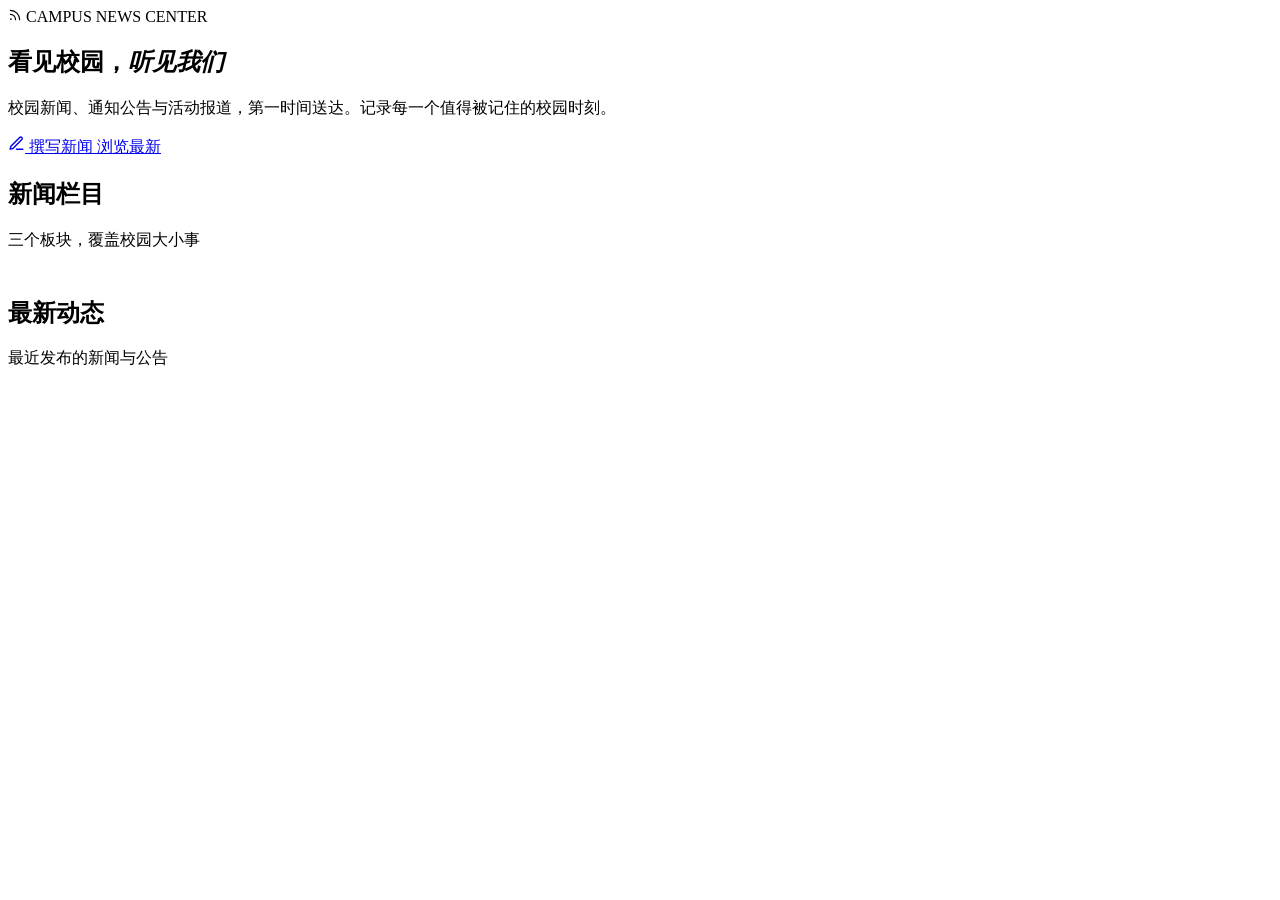
==== index.html @ 672b5e59 "cnuhs-news" ====
<!DOCTYPE html>
<html lang="zh-CN">
<head>
  <meta charset="UTF-8">
  <meta name="viewport" content="width=device-width, initial-scale=1.0">
  <title>首页 · CNUHS 校园新闻站</title>
  <meta name="description" content="CNUHS 校园新闻、通知公告与活动报道">
  <link rel="stylesheet" href="css/style.css">
</head>
<body>
  <div id="site-header"></div>

  <!-- Hero -->
  <section class="hero">
    <div class="container hero-inner">
      <span class="hero-kicker">
        <svg viewBox="0 0 24 24" width="14" height="14" fill="none" stroke="currentColor" stroke-width="2" stroke-linecap="round" stroke-linejoin="round" aria-hidden="true"><path d="M4 11a9 9 0 0 1 9 9"/><path d="M4 4a16 16 0 0 1 16 16"/><circle cx="5" cy="19" r="1.5" fill="currentColor" stroke="none"/></svg>
        CAMPUS NEWS CENTER
      </span>
      <h1>看见校园，<em>听见我们</em></h1>
      <p>校园新闻、通知公告与活动报道，第一时间送达。记录每一个值得被记住的校园时刻。</p>
      <div class="hero-actions">
        <a class="btn btn-primary" href="editor.html">
          <svg viewBox="0 0 24 24" width="17" height="17" fill="none" stroke="currentColor" stroke-width="2" stroke-linecap="round" stroke-linejoin="round" aria-hidden="true"><path d="M12 20h9"/><path d="M16.5 3.5a2.121 2.121 0 0 1 3 3L7 19l-4 1 1-4Z"/></svg>
          撰写新闻
        </a>
        <a class="btn btn-ghost" href="#latest">浏览最新</a>
      </div>
    </div>
  </section>

  <!-- 栏目导览 -->
  <section class="section" aria-label="新闻栏目">
    <div class="container">
      <div class="section-head">
        <div>
          <h2 class="section-title">新闻栏目</h2>
          <p class="section-sub">三个板块，覆盖校园大小事</p>
        </div>
      </div>
      <div class="cat-grid" id="catGrid"></div>
    </div>
  </section>

  <!-- 最新新闻 -->
  <section class="section" id="latest" aria-label="最新新闻" style="padding-top: 10px;">
    <div class="container">
      <div class="section-head">
        <div>
          <h2 class="section-title">最新动态</h2>
          <p class="section-sub">最近发布的新闻与公告</p>
        </div>
      </div>
      <div class="news-grid" id="newsGrid"></div>
    </div>
  </section>

  <div id="site-footer"></div>

  <script src="js/markdown.js"></script>
  <script src="js/app.js"></script>
  <script>
    (function () {
      var S = window.Site;
      S.mountNav('home', 'CNUHS');
      S.mountFileWarning();
      S.renderFooter('CNUHS');

      S.ready(function () {
      var articles = S.getArticles();
      var CATS = S.CATEGORIES;

      // 栏目卡片（带计数与配色）
      var colors = { campus: '#0891B2', notice: '#F59E0B', activity: '#22C55E' };
      var icons = {
        campus: '<path d="M4 20h16"/><path d="M6 20V9l6-5 6 5v11"/><path d="M10 20v-6h4v6"/>',
        notice: '<path d="M18 8a6 6 0 0 0-12 0c0 7-3 9-3 9h18s-3-2-3-9"/><path d="M13.73 21a2 2 0 0 1-3.46 0"/>',
        activity: '<circle cx="12" cy="12" r="10"/><path d="M8 14s1.5 2 4 2 4-2 4-2"/><line x1="9" y1="9" x2="9.01" y2="9"/><line x1="15" y1="9" x2="15.01" y2="9"/>'
      };
      S.qs('#catGrid').innerHTML = Object.keys(CATS).map(function (k) {
        var count = articles.filter(function (a) { return a.category === k; }).length;
        return (
          '<a class="cat-card" style="--cat-color:' + colors[k] + '" href="list.html?cat=' + k + '">' +
            '<svg viewBox="0 0 24 24" width="30" height="30" fill="none" stroke="' + colors[k] + '" stroke-width="1.8" stroke-linecap="round" stroke-linejoin="round" aria-hidden="true">' + icons[k] + '</svg>' +
            '<h3 style="margin-top:12px">' + CATS[k].name + '</h3>' +
            '<p>' + CATS[k].desc + '</p>' +
            '<span class="cat-count">' + count + ' 篇文章</span>' +
          '</a>'
        );
      }).join('');

      // 最新新闻（前 6 条）
      var latest = articles.slice(0, 6);
      S.qs('#newsGrid').innerHTML = latest.length
        ? latest.map(S.articleCard).join('')
        : S.emptyState('还没有任何新闻', '点击右下角「新闻编辑」或下面的按钮，用 Markdown 写下第一篇报道');
      });
    })();
  </script>
</body>
</html>
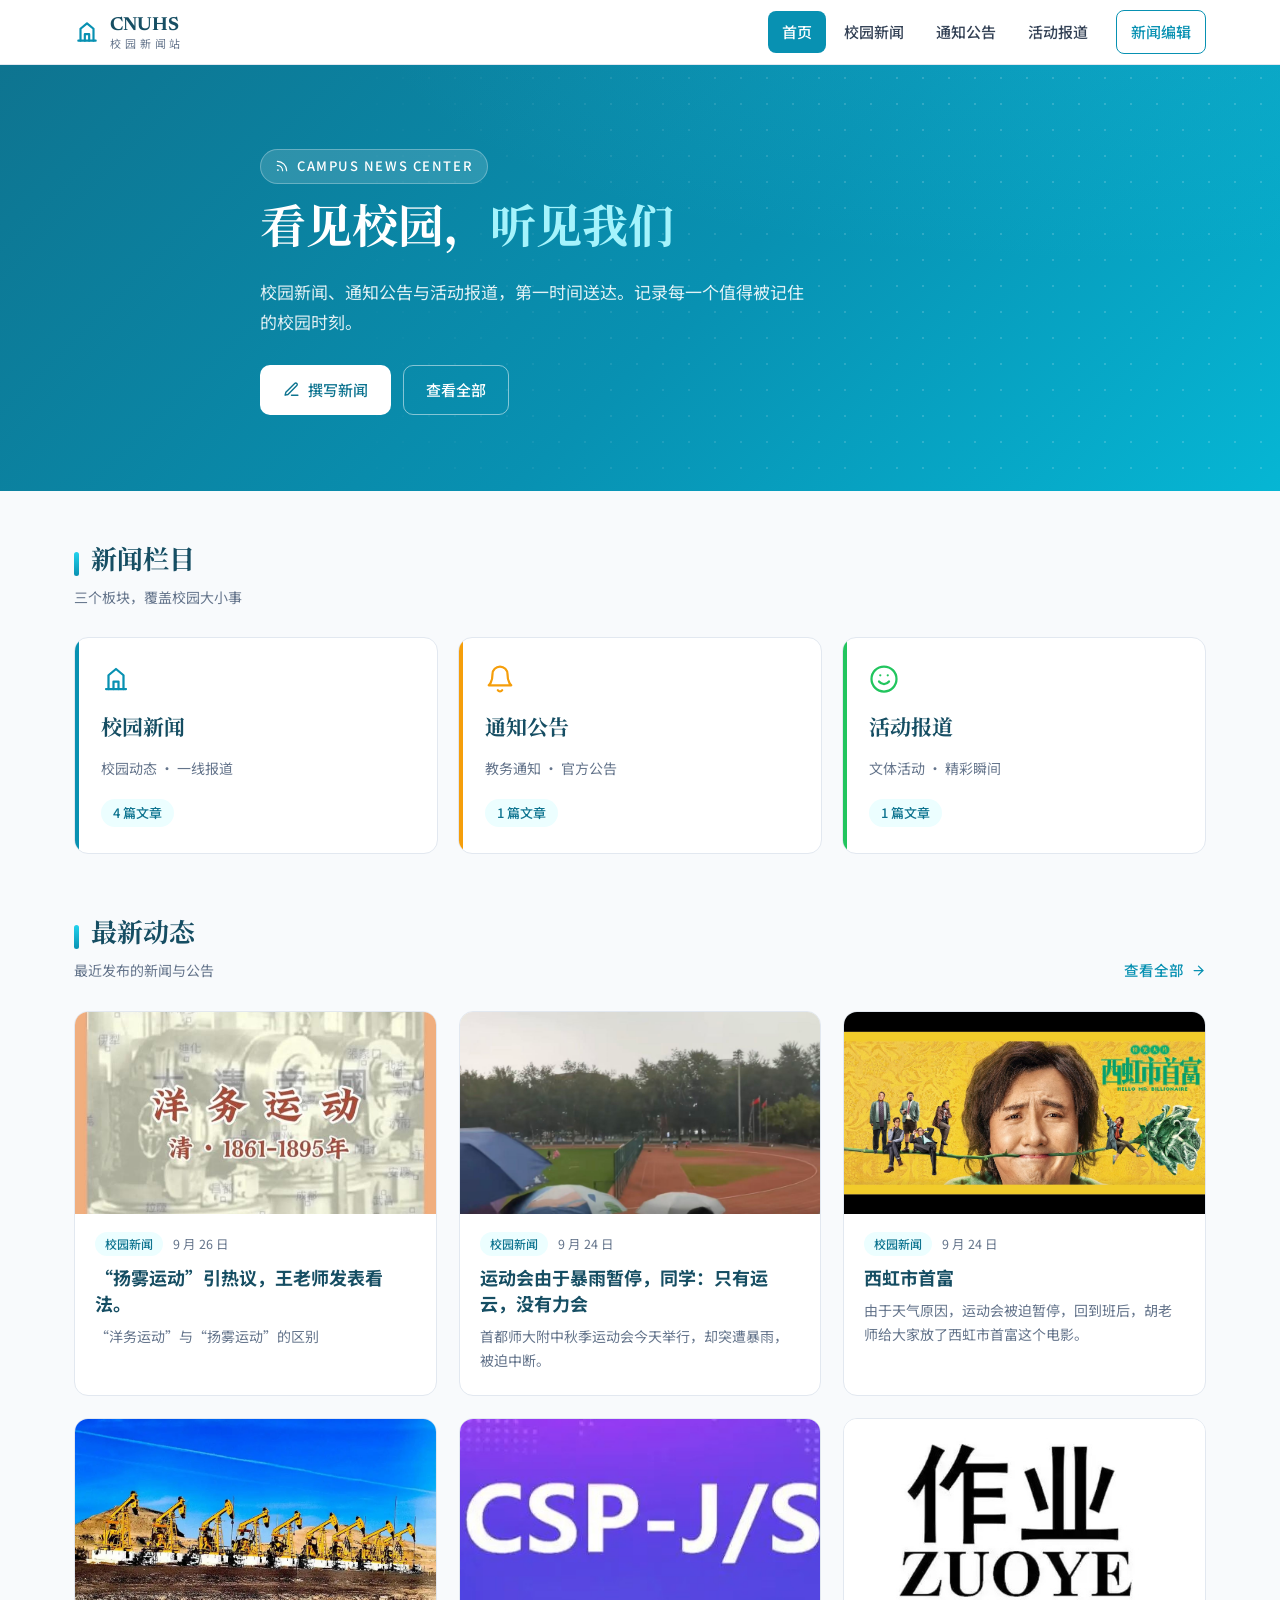
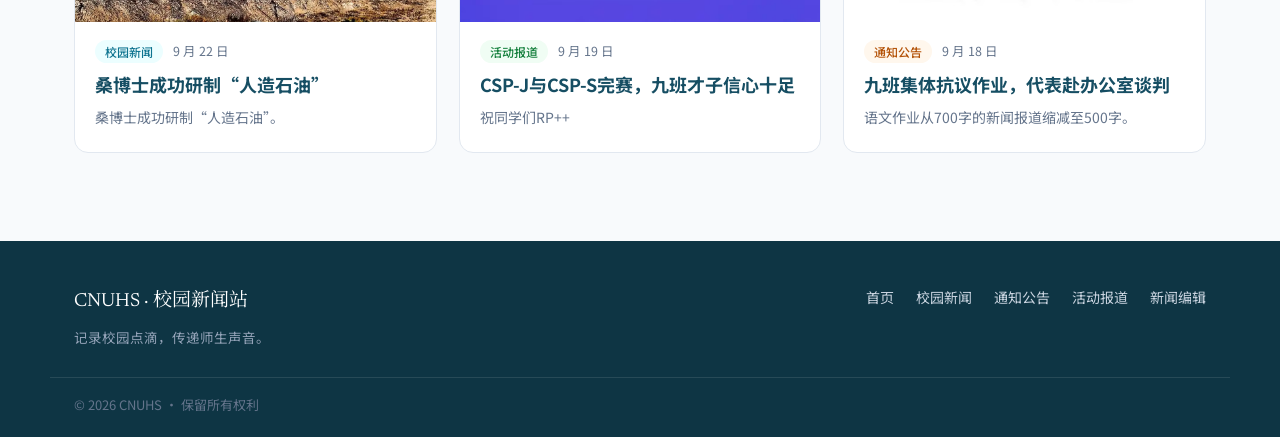
==== commit 02a463df: "v1.0.1" ====
--- a/index.html
+++ b/index.html
@@ -24,7 +24,7 @@
           <svg viewBox="0 0 24 24" width="17" height="17" fill="none" stroke="currentColor" stroke-width="2" stroke-linecap="round" stroke-linejoin="round" aria-hidden="true"><path d="M12 20h9"/><path d="M16.5 3.5a2.121 2.121 0 0 1 3 3L7 19l-4 1 1-4Z"/></svg>
           撰写新闻
         </a>
-        <a class="btn btn-ghost" href="#latest">浏览最新</a>
+        <a class="btn btn-ghost" href="list.html?cat=all">查看全部</a>
       </div>
     </div>
   </section>
@@ -50,6 +50,10 @@
           <h2 class="section-title">最新动态</h2>
           <p class="section-sub">最近发布的新闻与公告</p>
         </div>
+        <a class="section-more" href="list.html?cat=all">
+          查看全部
+          <svg viewBox="0 0 24 24" width="15" height="15" fill="none" stroke="currentColor" stroke-width="2" stroke-linecap="round" stroke-linejoin="round" aria-hidden="true" style="vertical-align:-2px;margin-left:4px"><path d="M5 12h14"/><path d="m12 5 7 7-7 7"/></svg>
+        </a>
       </div>
       <div class="news-grid" id="newsGrid"></div>
     </div>
@@ -89,7 +93,7 @@
         );
       }).join('');
 
-      // 最新新闻（前 6 条）
+      // 最新新闻（前 6 条，保持不变）
       var latest = articles.slice(0, 6);
       S.qs('#newsGrid').innerHTML = latest.length
         ? latest.map(S.articleCard).join('')
--- a/css/style.css
+++ b/css/style.css
@@ -0,0 +1,493 @@
+/* =========================================================
+   cnuhs-news 校园新闻站 样式
+   设计系统：清新青色（#0891B2）· 编辑感排版（Newsreader/Noto Sans SC）
+   ========================================================= */
+@import url('https://fonts.googleapis.com/css2?family=Newsreader:ital,wght@0,400;0,600;0,700;1,400&family=Noto+Sans+SC:wght@400;500;700&family=Noto+Serif+SC:wght@600;700&display=swap');
+
+:root {
+  --primary: #0891B2;
+  --primary-dark: #0E7490;
+  --primary-light: #22D3EE;
+  --ink: #164E63;
+  --body: #334155;
+  --muted: #64748B;
+  --line: #E2E8F0;
+  --bg: #F8FAFC;
+  --bg-card: #FFFFFF;
+  --accent: #F59E0B;
+  --radius: 14px;
+  --shadow: 0 1px 2px rgba(15, 23, 42, .05), 0 8px 24px -12px rgba(15, 23, 42, .12);
+  --shadow-lg: 0 12px 32px -12px rgba(8, 145, 178, .28);
+  --font-body: 'Noto Sans SC', 'PingFang SC', 'Microsoft YaHei', system-ui, sans-serif;
+  --font-serif: 'Newsreader', 'Noto Serif SC', 'Songti SC', serif;
+  --maxw: 1180px;
+}
+
+* { box-sizing: border-box; margin: 0; padding: 0; }
+html { scroll-behavior: smooth; }
+@media (prefers-reduced-motion: reduce) {
+  *, *::before, *::after { animation: none !important; transition: none !important; }
+  html { scroll-behavior: auto; }
+}
+
+body {
+  font-family: var(--font-body);
+  color: var(--body);
+  background: var(--bg);
+  line-height: 1.75;
+  font-size: 16px;
+  -webkit-font-smoothing: antialiased;
+}
+img { max-width: 100%; display: block; }
+a { color: var(--primary); text-decoration: none; transition: color .2s; }
+a:hover { color: var(--primary-dark); }
+.container { max-width: var(--maxw); margin: 0 auto; padding: 0 24px; }
+
+/* ============ 顶部导航 ============ */
+.site-header {
+  position: sticky; top: 0; z-index: 50;
+  background: rgba(255, 255, 255, .92);
+  backdrop-filter: blur(10px);
+  border-bottom: 1px solid var(--line);
+}
+.header-inner {
+  display: flex; align-items: center; justify-content: space-between;
+  height: 64px; gap: 16px;
+}
+.brand { display: flex; align-items: center; gap: 10px; color: var(--ink); }
+.brand svg { color: var(--primary); flex: none; }
+.brand-text { display: flex; flex-direction: column; line-height: 1.15; }
+.brand-text b { font-family: var(--font-serif); font-size: 19px; color: var(--ink); }
+.brand-text i { font-style: normal; font-size: 11px; color: var(--muted); letter-spacing: .35em; }
+
+.nav { display: flex; align-items: center; gap: 4px; }
+.nav-link {
+  padding: 8px 14px; border-radius: 8px;
+  color: var(--body); font-size: 15px; font-weight: 500;
+  transition: background .2s, color .2s;
+}
+.nav-link:hover { background: #ECFEFF; color: var(--primary-dark); }
+.nav-link.active { background: var(--primary); color: #fff; }
+.nav-link.nav-editor {
+  border: 1px solid var(--primary); color: var(--primary);
+  margin-left: 10px;
+}
+.nav-link.nav-editor:hover { background: var(--primary); color: #fff; }
+.nav-toggle { display: none; background: none; border: none; color: var(--ink); cursor: pointer; padding: 8px; }
+
+/* ============ Hero ============ */
+.hero {
+  position: relative; overflow: hidden;
+  background:
+    radial-gradient(1200px 400px at 85% -10%, rgba(34, 211, 238, .18), transparent 60%),
+    linear-gradient(135deg, #0E7490 0%, #0891B2 55%, #06B6D4 100%);
+  color: #fff;
+}
+.hero::after { /* 装饰性点阵，替代图片 */
+  content: ""; position: absolute; inset: 0; pointer-events: none;
+  background-image: radial-gradient(rgba(255,255,255,.16) 1px, transparent 1.4px);
+  background-size: 26px 26px;
+  mask-image: linear-gradient(to left, #000 30%, transparent 75%);
+  -webkit-mask-image: linear-gradient(to left, #000 30%, transparent 75%);
+}
+.hero-inner {
+  position: relative; z-index: 1;
+  padding: 84px 0 76px;
+  max-width: 760px;
+}
+.hero-kicker {
+  display: inline-flex; align-items: center; gap: 8px;
+  font-size: 13px; font-weight: 500; letter-spacing: .12em;
+  background: rgba(255, 255, 255, .14); border: 1px solid rgba(255, 255, 255, .28);
+  padding: 5px 14px; border-radius: 999px; margin-bottom: 20px;
+}
+.hero h1 {
+  font-family: var(--font-serif);
+  font-size: clamp(30px, 5vw, 46px);
+  line-height: 1.25; margin-bottom: 16px; color: #fff;
+}
+.hero h1 em { font-style: normal; color: #A5F3FC; }
+.hero p { font-size: 17px; color: rgba(255, 255, 255, .88); max-width: 560px; margin-bottom: 28px; }
+.hero-actions { display: flex; gap: 12px; flex-wrap: wrap; }
+
+.btn {
+  display: inline-flex; align-items: center; gap: 8px;
+  padding: 11px 22px; border-radius: 10px;
+  font-size: 15px; font-weight: 500; cursor: pointer;
+  border: 1px solid transparent; transition: background .2s, color .2s, box-shadow .2s;
+  text-decoration: none;
+}
+.btn-primary { background: #fff; color: var(--primary-dark); }
+.btn-primary:hover { background: #ECFEFF; box-shadow: 0 8px 20px -8px rgba(0, 0, 0, .35); color: var(--primary-dark); }
+.btn-ghost { background: transparent; color: #fff; border-color: rgba(255, 255, 255, .5); }
+.btn-ghost:hover { background: rgba(255, 255, 255, .12); color: #fff; }
+.btn-dark { background: var(--primary); color: #fff; }
+.btn-dark:hover { background: var(--primary-dark); color: #fff; }
+.btn-outline { background: #fff; color: var(--primary-dark); border-color: var(--primary); }
+.btn-outline:hover { background: #ECFEFF; color: var(--primary-dark); }
+.btn-sm { padding: 7px 14px; font-size: 13.5px; border-radius: 8px; }
+.btn-danger { background: #fff; color: #DC2626; border-color: #FECACA; }
+.btn-danger:hover { background: #FEF2F2; color: #B91C1C; }
+
+/* ============ 栏目导览 ============ */
+.section { padding: 56px 0; }
+.section-head {
+  display: flex; align-items: flex-end; justify-content: space-between;
+  gap: 16px; margin-bottom: 28px;
+}
+.section-title {
+  font-family: var(--font-serif); font-size: 26px; color: var(--ink); line-height: 1.3;
+  display: flex; align-items: center; gap: 12px;
+}
+.section-title::before {
+  content: ""; width: 5px; height: 24px; border-radius: 3px;
+  background: linear-gradient(180deg, var(--primary-light), var(--primary));
+}
+.section-sub { font-size: 14px; color: var(--muted); margin-top: 4px; }
+.section-more { font-size: 14.5px; font-weight: 500; white-space: nowrap; }
+
+.cat-grid { display: grid; grid-template-columns: repeat(3, 1fr); gap: 20px; }
+.cat-card {
+  display: block; background: var(--bg-card); border: 1px solid var(--line);
+  border-radius: var(--radius); padding: 26px; cursor: pointer;
+  transition: box-shadow .25s, border-color .25s, transform .25s;
+  position: relative; overflow: hidden;
+}
+.cat-card::before {
+  content: ""; position: absolute; left: 0; top: 0; bottom: 0; width: 4px;
+  background: var(--cat-color, var(--primary));
+}
+.cat-card:hover {
+  border-color: rgba(8, 145, 178, .4);
+  box-shadow: var(--shadow-lg);
+  transform: translateY(-3px);
+}
+.cat-card h3 { font-family: var(--font-serif); font-size: 21px; color: var(--ink); margin-bottom: 6px; }
+.cat-card p { font-size: 14px; color: var(--muted); margin-bottom: 16px; }
+.cat-count { font-size: 13px; font-weight: 500; color: var(--primary-dark); background: #ECFEFF; border-radius: 999px; padding: 3px 12px; display: inline-block; }
+
+/* ============ 新闻卡片 ============ */
+.news-grid { display: grid; grid-template-columns: repeat(3, 1fr); gap: 22px; }
+.card {
+  display: flex; flex-direction: column;
+  background: var(--bg-card); border: 1px solid var(--line);
+  border-radius: var(--radius); overflow: hidden; color: var(--body);
+  transition: box-shadow .25s, border-color .25s, transform .25s;
+  cursor: pointer;
+}
+.card:hover {
+  border-color: rgba(8, 145, 178, .4);
+  box-shadow: var(--shadow-lg);
+  transform: translateY(-4px);
+  color: var(--body);
+}
+.card-cover { position: relative; aspect-ratio: 16 / 9; overflow: hidden; background: #E0F2FE; }
+.card-cover img { width: 100%; height: 100%; object-fit: cover; transition: transform .4s; }
+.card:hover .card-cover img { transform: scale(1.04); }
+.card-cover.noimg .ph, .card-cover:has(.ph) { }
+.ph {
+  position: absolute; inset: 0;
+  background:
+    radial-gradient(300px 140px at 70% 20%, rgba(34, 211, 238, .25), transparent 65%),
+    linear-gradient(135deg, #CFFAFE 0%, #A5F3FC 60%, #67E8F9 100%);
+}
+.ph::after {
+  content: ""; position: absolute; inset: 0;
+  background-image: radial-gradient(rgba(8, 145, 178, .22) 1.2px, transparent 1.6px);
+  background-size: 20px 20px;
+  opacity: .5;
+}
+.card-body { padding: 18px 20px 22px; display: flex; flex-direction: column; gap: 8px; flex: 1; }
+.card-meta { display: flex; align-items: center; gap: 10px; font-size: 12.5px; color: var(--muted); }
+.card-meta time { font-variant-numeric: tabular-nums; }
+.card-title {
+  font-size: 18px; line-height: 1.45; color: var(--ink); font-weight: 700;
+  display: -webkit-box; -webkit-line-clamp: 2; -webkit-box-orient: vertical; overflow: hidden;
+}
+.card:hover .card-title { color: var(--primary-dark); }
+.card-summary {
+  font-size: 14px; color: var(--muted); flex: 1;
+  display: -webkit-box; -webkit-line-clamp: 2; -webkit-box-orient: vertical; overflow: hidden;
+}
+.tag {
+  display: inline-block; padding: 2px 10px; border-radius: 999px;
+  font-size: 12px; font-weight: 500; line-height: 1.6;
+}
+.tag-campus   { background: #ECFEFF; color: #0E7490; }
+.tag-notice   { background: #FFF7ED; color: #B45309; }
+.tag-activity { background: #F0FDF4; color: #15803D; }
+
+/* ============ 空状态 ============ */
+.empty {
+  grid-column: 1 / -1;
+  text-align: center; padding: 72px 24px;
+  background: var(--bg-card); border: 1px dashed var(--line); border-radius: var(--radius);
+  color: var(--muted);
+  display: flex; flex-direction: column; align-items: center; gap: 10px;
+}
+.empty svg { color: #A5F3FC; margin-bottom: 6px; }
+.empty-title { font-size: 17px; color: var(--ink); font-weight: 500; }
+.empty-tip { font-size: 14px; }
+.empty .btn { margin-top: 10px; }
+
+/* ============ 列表页 ============ */
+.page-banner {
+  background:
+    radial-gradient(700px 260px at 90% 0%, rgba(34, 211, 238, .16), transparent 60%),
+    linear-gradient(135deg, #ECFEFF, #F0FDFA);
+  border-bottom: 1px solid var(--line);
+  padding: 44px 0;
+}
+.page-banner h1 {
+  font-family: var(--font-serif); font-size: 30px; color: var(--ink);
+  display: flex; align-items: center; gap: 12px; margin-bottom: 6px;
+}
+.page-banner h1::before { content: ""; width: 5px; height: 26px; border-radius: 3px; background: var(--primary); }
+.page-banner p { color: var(--muted); font-size: 15px; }
+.cat-tabs { display: flex; gap: 8px; margin: 26px 0 30px; flex-wrap: wrap; }
+.cat-tab {
+  padding: 8px 18px; border-radius: 999px; font-size: 14.5px; font-weight: 500;
+  background: #fff; border: 1px solid var(--line); color: var(--body); cursor: pointer;
+  transition: all .2s;
+}
+.cat-tab:hover { border-color: var(--primary); color: var(--primary-dark); }
+.cat-tab.active { background: var(--primary); border-color: var(--primary); color: #fff; }
+.list-count { font-size: 14px; color: var(--muted); margin-bottom: 18px; }
+
+/* ============ 文章页 ============ */
+.article-layout { display: grid; grid-template-columns: minmax(0, 1fr) 300px; gap: 40px; align-items: start; }
+.article-card {
+  background: var(--bg-card); border: 1px solid var(--line);
+  border-radius: var(--radius); box-shadow: var(--shadow); overflow: hidden;
+}
+.article-cover { aspect-ratio: 16 / 7; position: relative; background: linear-gradient(135deg, #CFFAFE, #A5F3FC); }
+.article-cover img { width: 100%; height: 100%; object-fit: cover; }
+.article-body { padding: 36px 40px 44px; }
+.article-meta { display: flex; align-items: center; gap: 12px; font-size: 13.5px; color: var(--muted); margin-bottom: 14px; flex-wrap: wrap; }
+.article-title {
+  font-family: var(--font-serif); font-size: clamp(24px, 3.4vw, 34px);
+  color: var(--ink); line-height: 1.4; margin-bottom: 28px;
+}
+.article-summary {
+  border-left: 3px solid var(--primary-light); background: #F0FDFA;
+  padding: 14px 18px; border-radius: 0 10px 10px 0;
+  color: #0E7490; font-size: 15px; margin-bottom: 30px;
+}
+.article-back { display: inline-flex; align-items: center; gap: 6px; font-size: 14px; }
+.article-topbar {
+  display: flex; align-items: center; justify-content: space-between;
+  gap: 12px; flex-wrap: wrap; margin-bottom: 20px;
+}
+
+/* 管理表「共享」来源徽标 */
+.src-badge {
+  display: inline-block; vertical-align: 2px; margin-left: 6px;
+  font-size: 11px; font-weight: 500; line-height: 1;
+  padding: 3px 7px; border-radius: 5px;
+  background: #FFF7ED; color: #B45309; border: 1px solid #FED7AA;
+}
+
+/* Markdown 正文排版 */
+.md h2 { font-family: var(--font-serif); font-size: 23px; color: var(--ink); margin: 34px 0 14px; }
+.md h3 { font-size: 19px; color: var(--ink); margin: 28px 0 12px; }
+.md h4 { font-size: 16.5px; color: var(--ink); margin: 22px 0 10px; }
+.md p { margin-bottom: 14px; }
+.md a { text-decoration: underline; text-underline-offset: 3px; }
+.md ul, .md ol { padding-left: 24px; margin-bottom: 14px; }
+.md li { margin-bottom: 6px; }
+.md blockquote {
+  border-left: 3px solid var(--primary-light); background: #F0FDFA;
+  padding: 12px 18px; border-radius: 0 8px 8px 0; margin: 18px 0;
+  color: var(--ink); font-style: normal;
+}
+.md img { border-radius: 10px; margin: 18px auto; box-shadow: var(--shadow); }
+.md hr { border: none; border-top: 1px solid var(--line); margin: 28px 0; }
+.md code {
+  background: #F1F5F9; border: 1px solid var(--line); border-radius: 5px;
+  padding: 1px 6px; font-size: .9em; color: #0F172A;
+  font-family: Consolas, 'JetBrains Mono', monospace;
+}
+.md pre {
+  background: #0F172A; color: #E2E8F0; border-radius: 10px;
+  padding: 16px 18px; overflow-x: auto; margin: 18px 0; line-height: 1.6;
+}
+.md pre code { background: none; border: none; color: inherit; padding: 0; }
+.md-table-wrap { overflow-x: auto; margin: 18px 0; }
+.md table { border-collapse: collapse; width: 100%; font-size: 14.5px; background: #fff; }
+.md th, .md td { border: 1px solid var(--line); padding: 9px 14px; text-align: left; }
+.md th { background: #ECFEFF; color: var(--ink); font-weight: 600; }
+
+/* 侧栏 */
+.side-card {
+  background: var(--bg-card); border: 1px solid var(--line);
+  border-radius: var(--radius); padding: 22px; margin-bottom: 18px;
+}
+.side-title {
+  font-size: 16px; color: var(--ink); font-weight: 700; margin-bottom: 16px;
+  display: flex; align-items: center; gap: 8px;
+}
+.side-title::before { content: ""; width: 4px; height: 16px; border-radius: 2px; background: var(--primary); }
+.side-list { list-style: none; }
+.side-list li + li { border-top: 1px solid var(--line); }
+.side-list a {
+  display: flex; gap: 10px; align-items: baseline; padding: 12px 4px; color: var(--body);
+}
+.side-list a:hover .sl-title { color: var(--primary-dark); }
+.sl-date { font-size: 12px; color: var(--muted); font-variant-numeric: tabular-nums; flex: none; }
+.sl-title { font-size: 14.5px; line-height: 1.5; display: -webkit-box; -webkit-line-clamp: 2; -webkit-box-orient: vertical; overflow: hidden; }
+.side-tip { font-size: 13px; color: var(--muted); line-height: 1.8; }
+.side-tip code { background: #F1F5F9; padding: 1px 5px; border-radius: 4px; font-size: 12px; }
+
+/* ============ 编辑器页 ============ */
+.editor-head { padding: 40px 0 6px; }
+
+/* 打开指定文章但未连接时的引导条 */
+.open-hint {
+  display: flex; align-items: center; gap: 14px; flex-wrap: wrap;
+  background: #FEF3C7; border: 1px solid #FDE68A; border-radius: 12px;
+  padding: 12px 18px; margin-bottom: 14px;
+  color: #92400E; font-size: 14px;
+}
+.open-hint[hidden] { display: none; }
+.editor-head h1 {
+  font-family: var(--font-serif); font-size: 30px; color: var(--ink);
+  display: flex; align-items: center; gap: 12px; margin-bottom: 6px;
+}
+.editor-head h1::before { content: ""; width: 5px; height: 26px; border-radius: 3px; background: var(--primary); }
+.editor-head p { color: var(--muted); font-size: 14.5px; margin-bottom: 24px; }
+
+.editor-form {
+  display: grid; grid-template-columns: repeat(2, 1fr); gap: 14px; margin-bottom: 20px;
+}
+.field { display: flex; flex-direction: column; gap: 6px; }
+.field label { font-size: 13.5px; font-weight: 500; color: var(--ink); }
+.field input, .field select, .field textarea {
+  font-family: var(--font-body); font-size: 15px; color: #0F172A;
+  border: 1px solid var(--line); border-radius: 10px; padding: 10px 14px;
+  background: #fff; outline: none; transition: border-color .2s, box-shadow .2s;
+  width: 100%;
+}
+.field input:focus, .field select:focus, .field textarea:focus {
+  border-color: var(--primary); box-shadow: 0 0 0 3px rgba(8, 145, 178, .14);
+}
+.field-full { grid-column: 1 / -1; }
+.field .hint { font-size: 12.5px; color: var(--muted); }
+
+.md-toolbar {
+  display: flex; flex-wrap: wrap; gap: 6px; margin-bottom: 8px;
+}
+.tool-btn {
+  background: #fff; border: 1px solid var(--line); border-radius: 7px;
+  min-width: 36px; height: 32px; padding: 0 10px; cursor: pointer;
+  font-size: 14px; font-weight: 600; color: var(--body);
+  display: inline-flex; align-items: center; justify-content: center; gap: 4px;
+  transition: all .15s;
+}
+.tool-btn:hover { border-color: var(--primary); color: var(--primary-dark); background: #ECFEFF; }
+
+.editor-main {
+  display: grid; grid-template-columns: minmax(0, 1fr) minmax(0, 1fr); gap: 20px;
+  align-items: stretch; margin-bottom: 32px;
+}
+.editor-pane { display: flex; flex-direction: column; min-height: 480px; }
+.editor-pane-label {
+  font-size: 13px; font-weight: 600; color: var(--muted);
+  margin-bottom: 8px; display: flex; align-items: center; gap: 8px;
+}
+.editor-pane textarea {
+  flex: 1; resize: vertical; min-height: 440px;
+  font-family: Consolas, 'JetBrains Mono', monospace; font-size: 14.5px; line-height: 1.8;
+  border: 1px solid var(--line); border-radius: var(--radius); padding: 18px;
+  background: #fff; outline: none; color: #0F172A;
+  transition: border-color .2s, box-shadow .2s;
+  tab-size: 2;
+}
+.editor-pane textarea:focus { border-color: var(--primary); box-shadow: 0 0 0 3px rgba(8, 145, 178, .14); }
+.editor-preview {
+  flex: 1; overflow-y: auto; max-height: 640px;
+  background: var(--bg-card); border: 1px solid var(--line); border-radius: var(--radius);
+  padding: 24px 26px;
+}
+.editor-actions { display: flex; gap: 10px; flex-wrap: wrap; margin-bottom: 14px; }
+
+/* 自动保存状态条 */
+.save-status {
+  display: flex; align-items: center; gap: 10px; flex-wrap: wrap;
+  font-size: 13px; color: var(--muted); margin-bottom: 30px;
+}
+.save-status .dot { color: var(--line); }
+.save-status #syncStatus { color: #B45309; }
+.save-status #syncStatus.ok { color: #15803D; }
+
+/* 已发布文章管理表 */
+.manage-table { width: 100%; border-collapse: collapse; background: #fff; font-size: 14.5px; }
+.manage-table th, .manage-table td { border: 1px solid var(--line); padding: 10px 14px; text-align: left; }
+.manage-table th { background: #ECFEFF; color: var(--ink); font-weight: 600; }
+.manage-table tr:hover td { background: #F8FAFC; }
+.manage-table .row-title { color: var(--ink); font-weight: 500; }
+.mt-actions { display: flex; gap: 6px; white-space: nowrap; }
+.mt-actions button { cursor: pointer; }
+.mt-empty { text-align: center; color: var(--muted); padding: 28px !important; }
+
+/* ============ 页脚 ============ */
+.site-footer { background: #0E3544; color: #CBD5E1; margin-top: 32px; }
+.footer-inner {
+  display: flex; justify-content: space-between; align-items: flex-start;
+  gap: 32px; padding: 44px 24px 28px;
+}
+.footer-brand { font-family: var(--font-serif); font-size: 19px; color: #fff; margin-bottom: 8px; }
+.footer-desc { font-size: 13.5px; color: #94A3B8; max-width: 320px; }
+.footer-links { display: flex; gap: 22px; flex-wrap: wrap; }
+.footer-links a { color: #CBD5E1; font-size: 14px; }
+.footer-links a:hover { color: #fff; }
+.footer-copy { border-top: 1px solid rgba(255, 255, 255, .1); padding: 16px 24px 20px; font-size: 13px; color: #64748B; }
+
+/* ============ file:// 访问警告横幅 ============ */
+.file-warn {
+  background: #FEF3C7; border-bottom: 1px solid #FDE68A; color: #92400E;
+  font-size: 14px; line-height: 1.8; padding: 14px 0;
+}
+.file-warn pre {
+  background: #FFF7ED; border: 1px dashed #FDE68A; border-radius: 8px;
+  padding: 10px 14px; margin: 8px 0; font-size: 13px; overflow-x: auto;
+  font-family: Consolas, monospace; color: #78350F;
+}
+.file-warn code { background: #FFF7ED; border-radius: 4px; padding: 1px 6px; }
+
+/* ============ Toast ============ */
+.toast {
+  position: fixed; left: 50%; bottom: 32px; transform: translate(-50%, 20px);
+  background: var(--ink); color: #fff; font-size: 14.5px;
+  padding: 11px 22px; border-radius: 999px; box-shadow: var(--shadow-lg);
+  opacity: 0; pointer-events: none; transition: opacity .25s, transform .25s; z-index: 99;
+}
+.toast.show { opacity: 1; transform: translate(-50%, 0); }
+
+/* ============ 响应式 ============ */
+@media (max-width: 1024px) {
+  .article-layout { grid-template-columns: 1fr; }
+  .news-grid { grid-template-columns: repeat(2, 1fr); }
+}
+@media (max-width: 860px) {
+  .editor-main { grid-template-columns: 1fr; }
+  .nav-toggle { display: inline-flex; }
+  .nav {
+    display: none; position: absolute; top: 64px; left: 0; right: 0;
+    background: #fff; border-bottom: 1px solid var(--line);
+    flex-direction: column; padding: 10px 16px 16px; gap: 4px;
+    box-shadow: var(--shadow);
+  }
+  .nav.open { display: flex; }
+  .nav-link.nav-editor { margin-left: 0; border: none; padding: 8px 14px; }
+  .nav-link.nav-editor:hover { background: #ECFEFF; }
+  .cat-grid { grid-template-columns: 1fr; }
+}
+@media (max-width: 640px) {
+  .container { padding: 0 18px; }
+  .hero-inner { padding: 60px 0 56px; }
+  .news-grid { grid-template-columns: 1fr; }
+  .editor-form { grid-template-columns: 1fr; }
+  .article-body { padding: 26px 22px 34px; }
+  .footer-inner { flex-direction: column; gap: 20px; padding-bottom: 20px; }
+  .hero-actions .btn { flex: 1; justify-content: center; }
+}
